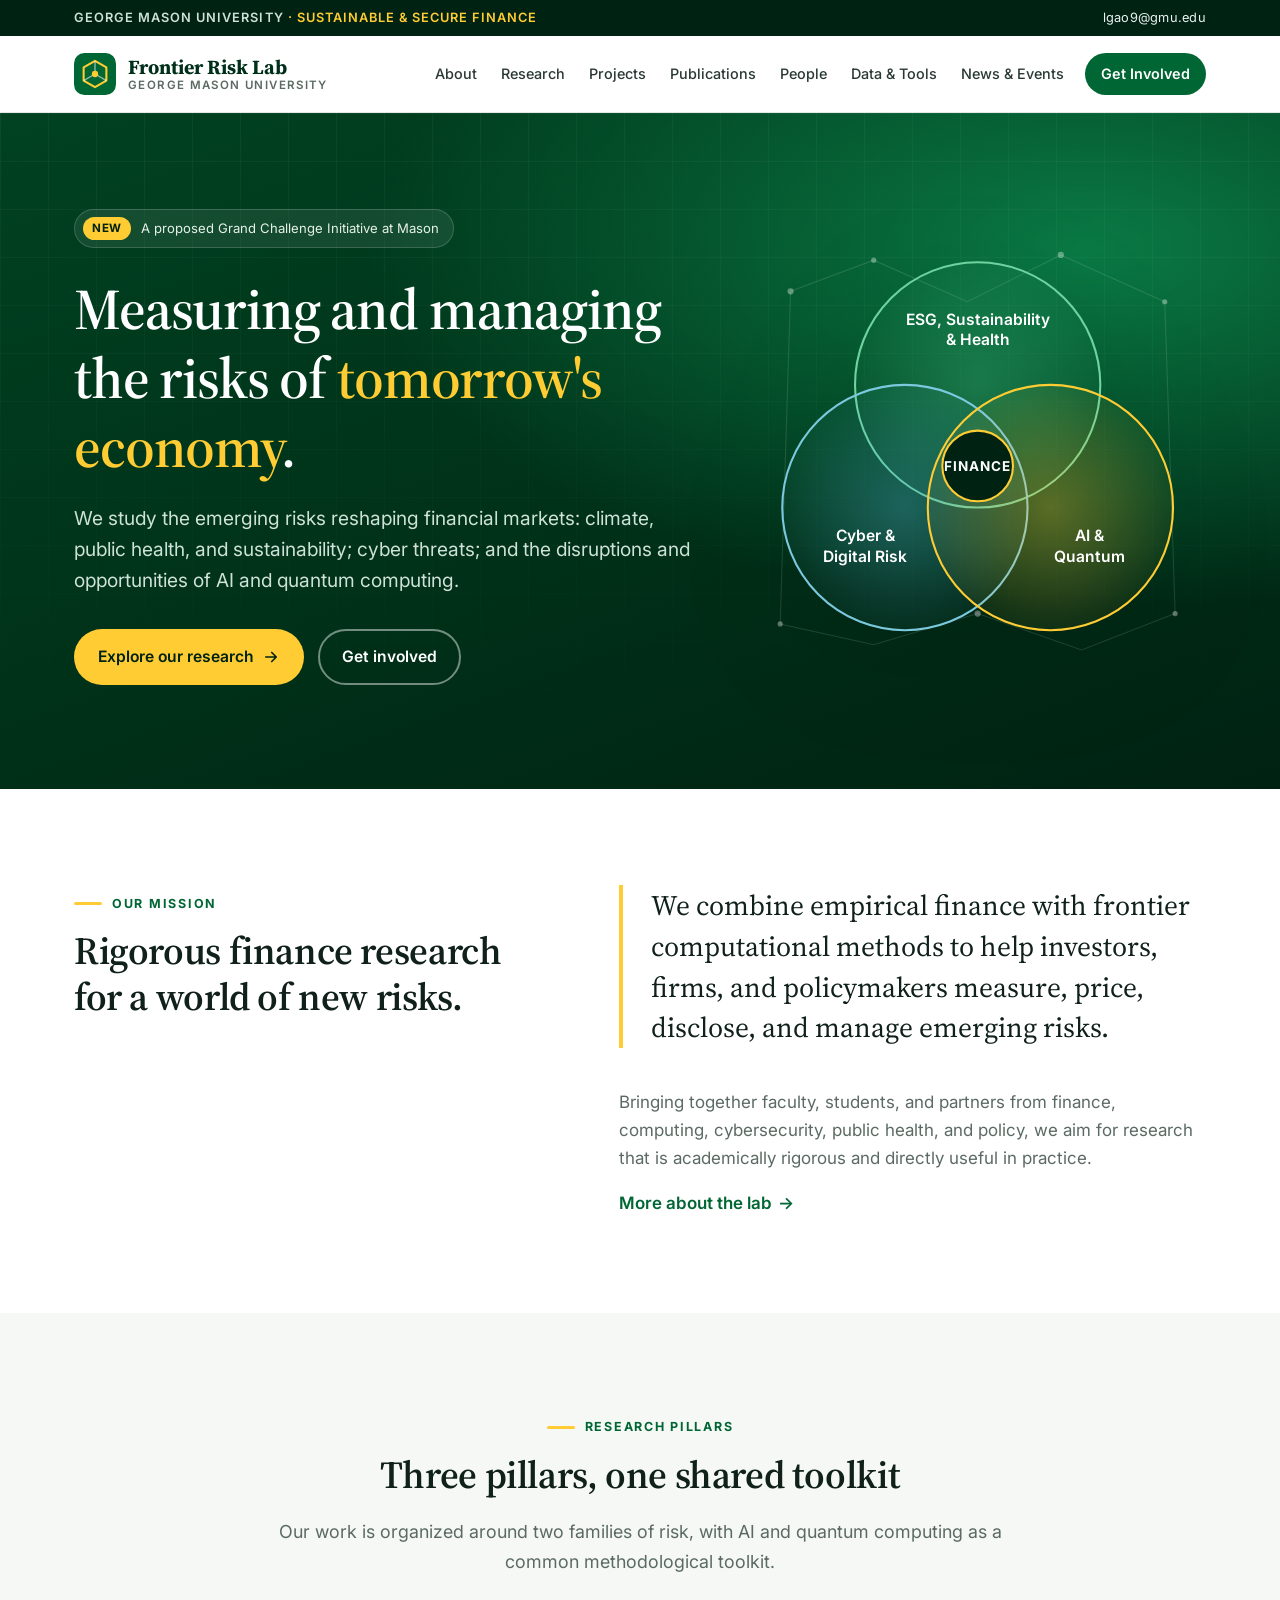
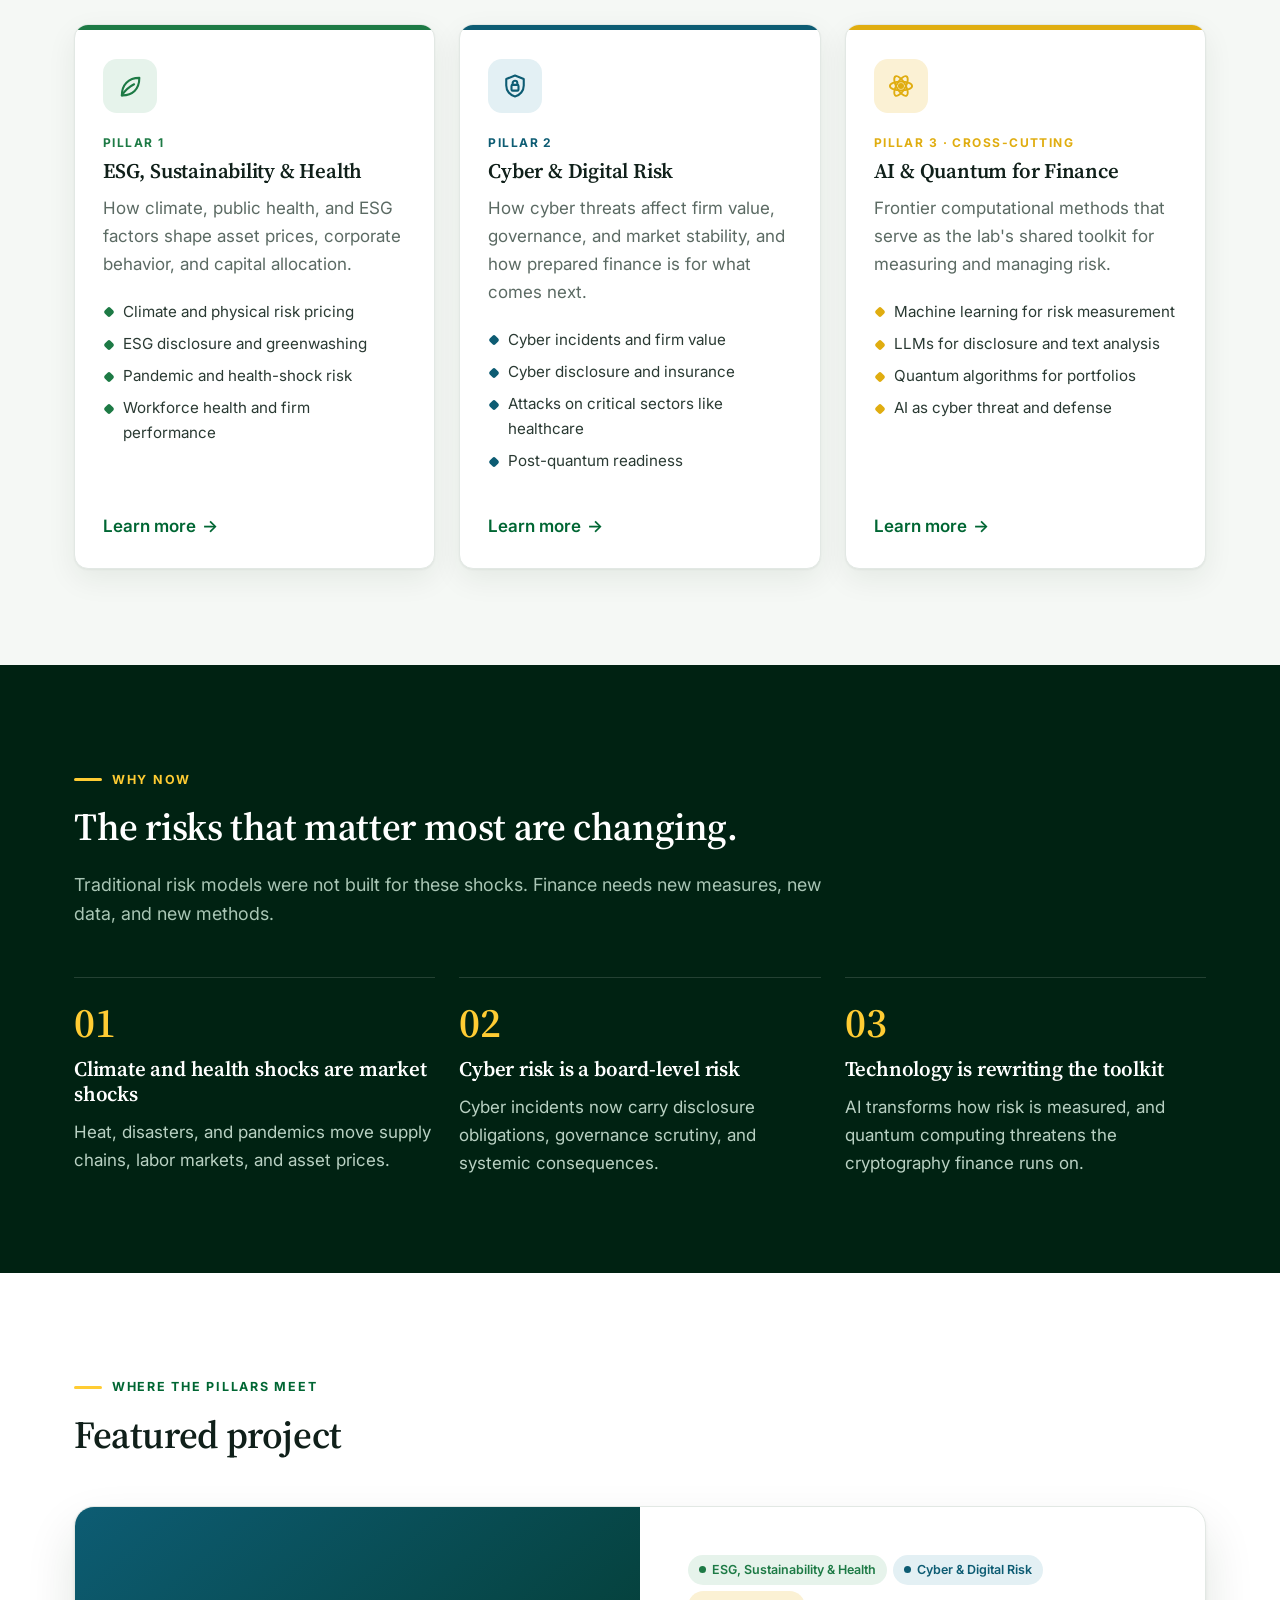
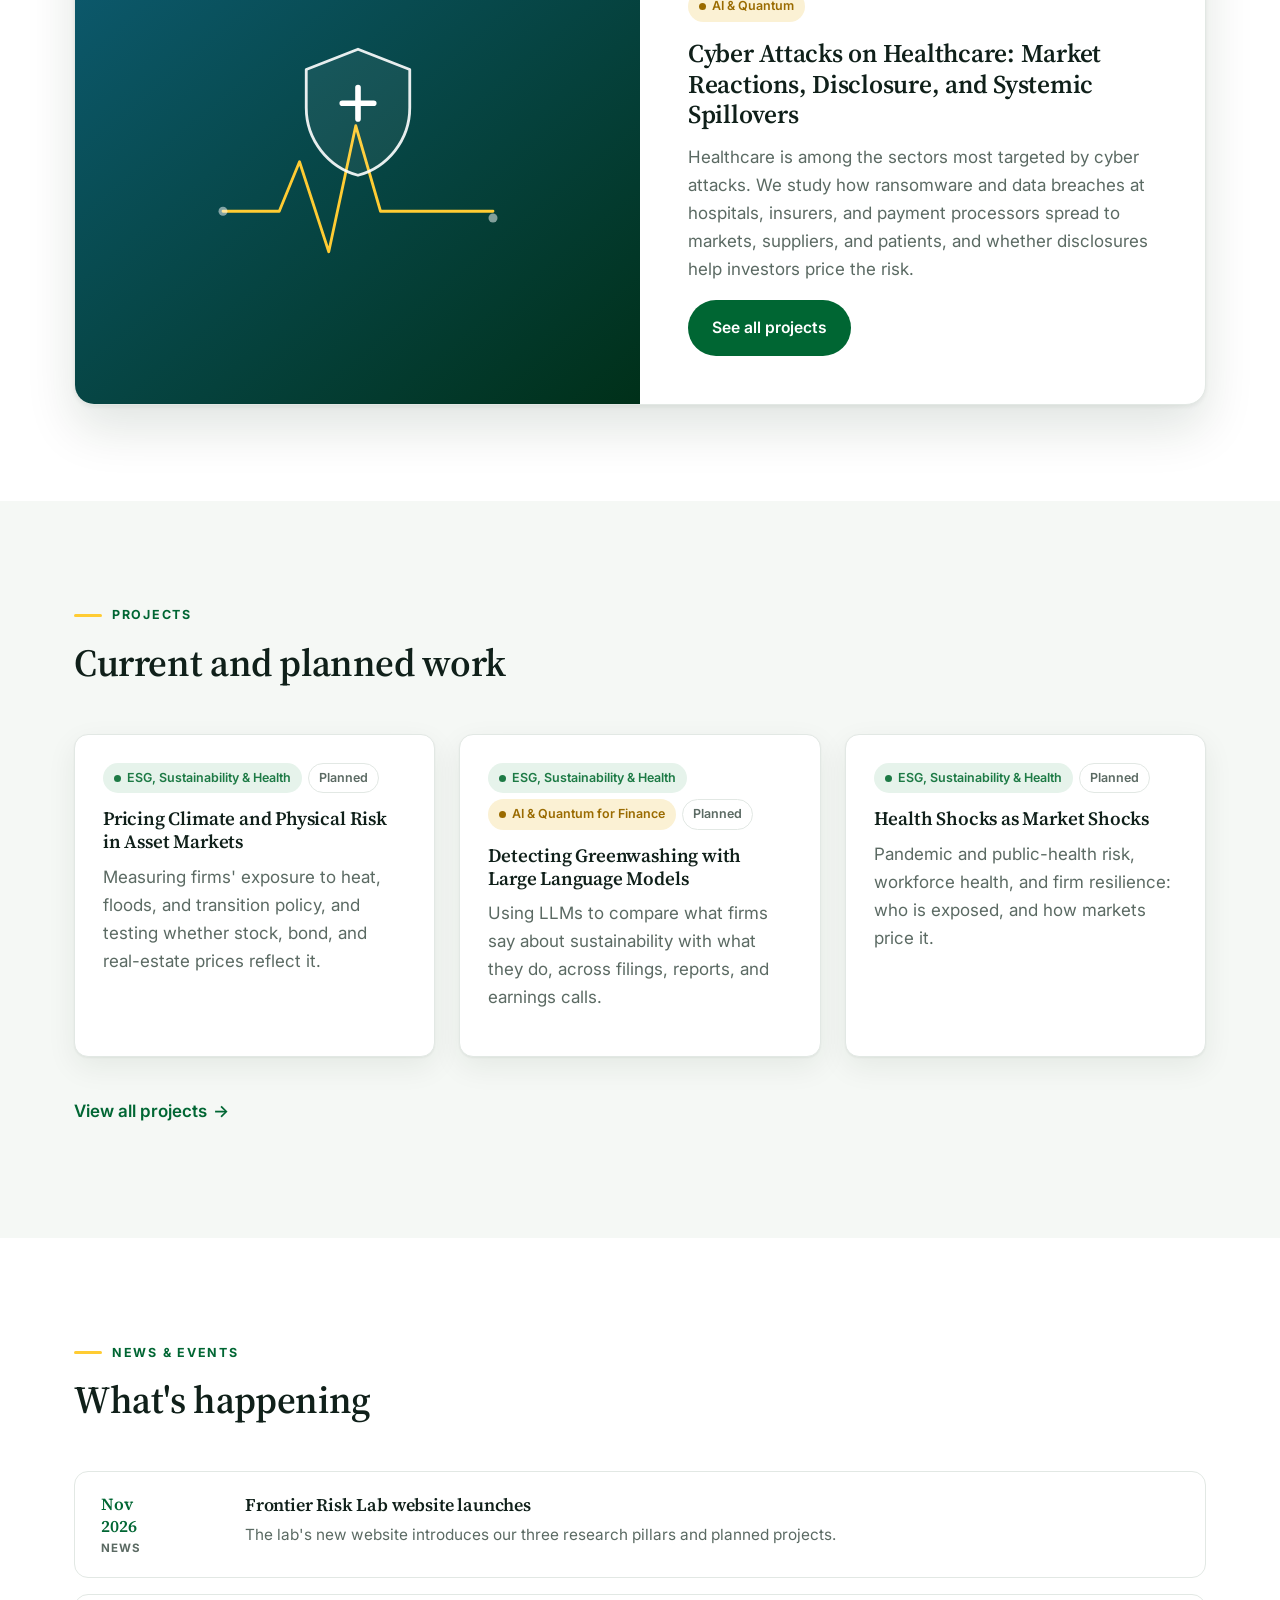
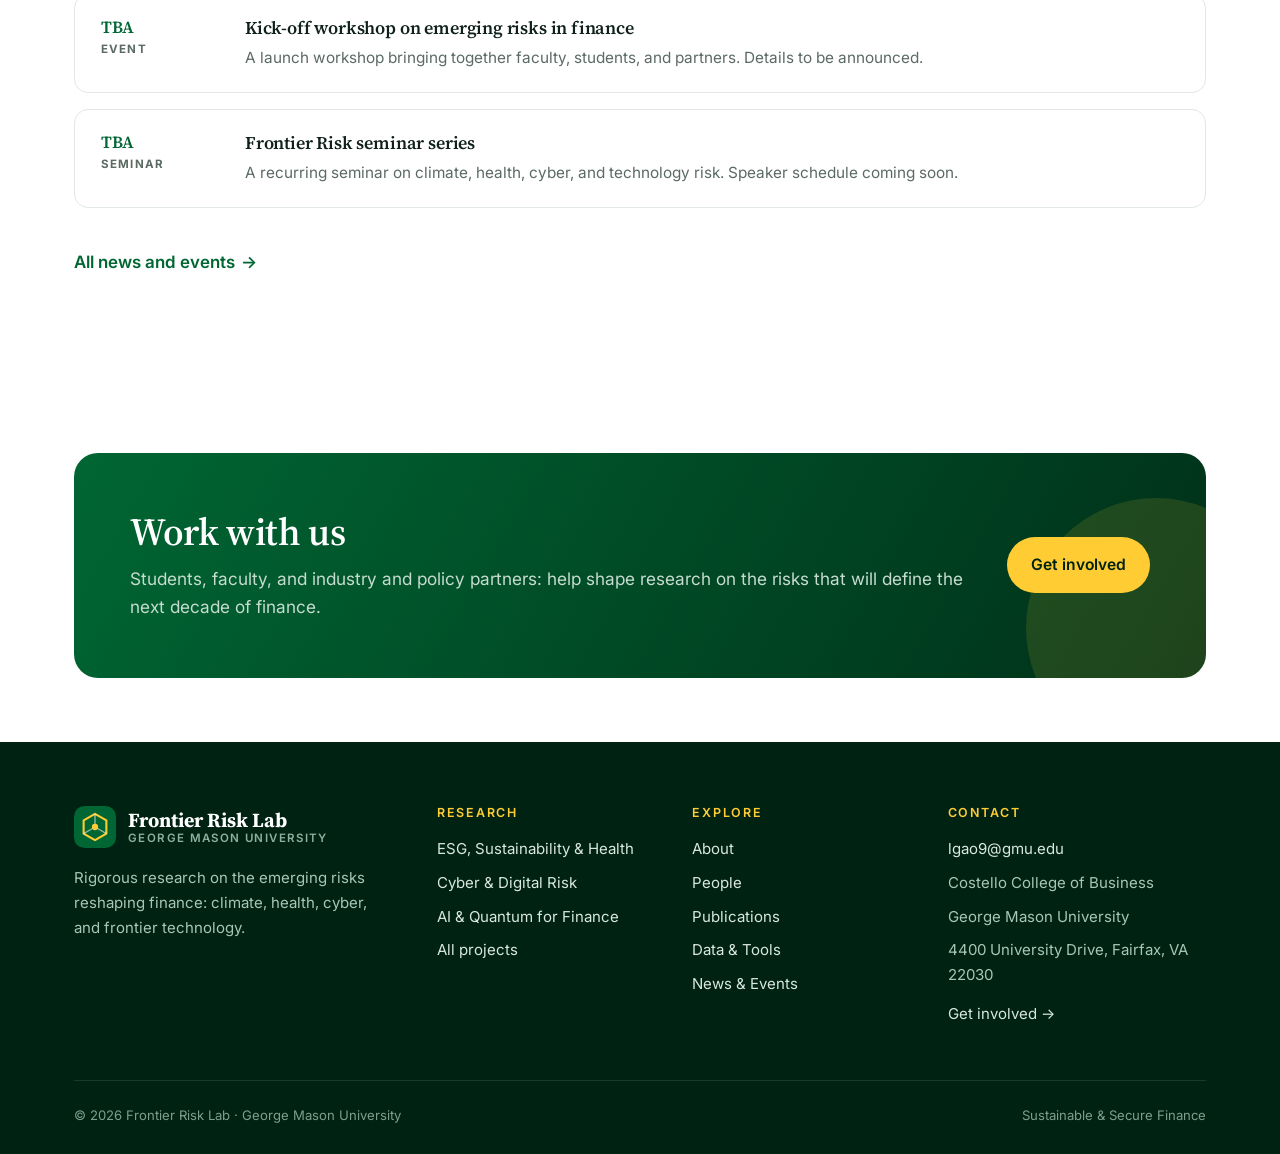
==== index.html @ 45f3c0b1 "Frontier Risk Lab website: initial draft Static GitHub Pages site with GMU colors: home, about, rese" ====
<!doctype html>
<html lang="en">
<head>
  <meta charset="utf-8">
  <meta name="viewport" content="width=device-width, initial-scale=1">
  <title>Frontier Risk Lab · George Mason University</title>
  <meta name="description" content="The Frontier Risk Lab at George Mason University studies emerging risks in finance: climate, health and ESG; cyber and digital risk; and AI and quantum computing.">
  <meta property="og:title" content="Frontier Risk Lab · George Mason University">
  <meta property="og:description" content="Measuring and managing the risks of tomorrow's economy.">
  <link rel="icon" href="assets/img/favicon.svg" type="image/svg+xml">
  <link rel="preconnect" href="https://fonts.googleapis.com">
  <link rel="preconnect" href="https://fonts.gstatic.com" crossorigin>
  <link href="https://fonts.googleapis.com/css2?family=Inter:wght@400;500;600;700&family=Source+Serif+4:opsz,wght@8..60,500;8..60,600;8..60,700&display=swap" rel="stylesheet">
  <link rel="stylesheet" href="assets/css/style.css">
  <script src="assets/js/content.js" defer></script>
  <script src="assets/js/site.js" defer></script>
</head>
<body>
<div id="site-header"></div>

<main id="main">
  <!-- Hero -->
  <section class="hero on-dark">
    <div class="container">
      <div>
        <div class="hero-badge"><b>New</b> A proposed Grand Challenge Initiative at Mason</div>
        <h1>Measuring and managing the risks of <em>tomorrow's economy</em>.</h1>
        <p class="lead">We study the emerging risks reshaping financial markets: climate, public health, and sustainability; cyber threats; and the disruptions and opportunities of AI and quantum computing.</p>
        <div class="hero-actions">
          <a class="btn btn-gold" href="research.html">Explore our research
            <svg viewBox="0 0 24 24" fill="none" stroke="currentColor" stroke-width="2.2" stroke-linecap="round" stroke-linejoin="round"><path d="M5 12h14M13 6l6 6-6 6"/></svg></a>
          <a class="btn btn-outline-light" href="join.html">Get involved</a>
        </div>
      </div>
      <div class="hero-figure" aria-hidden="true">
        <svg viewBox="0 0 440 420" role="img">
          <defs>
            <radialGradient id="g1" cx="50%" cy="50%" r="50%"><stop offset="0" stop-color="#3fbf7f" stop-opacity=".35"/><stop offset="1" stop-color="#3fbf7f" stop-opacity=".06"/></radialGradient>
            <radialGradient id="g2" cx="50%" cy="50%" r="50%"><stop offset="0" stop-color="#4fb3cf" stop-opacity=".35"/><stop offset="1" stop-color="#4fb3cf" stop-opacity=".06"/></radialGradient>
            <radialGradient id="g3" cx="50%" cy="50%" r="50%"><stop offset="0" stop-color="#ffcc33" stop-opacity=".35"/><stop offset="1" stop-color="#ffcc33" stop-opacity=".06"/></radialGradient>
          </defs>
          <g fill="none" stroke="#ffffff" stroke-opacity=".12" stroke-width="1">
            <path d="M40 60 120 30 210 70 300 25 400 70M30 380 120 400 220 370 320 405 410 370M40 60 30 380M400 70 410 370"/>
          </g>
          <g fill="#ffffff" fill-opacity=".35">
            <circle cx="40" cy="60" r="3"/><circle cx="120" cy="30" r="2.5"/><circle cx="300" cy="25" r="3"/><circle cx="400" cy="70" r="2.5"/>
            <circle cx="30" cy="380" r="2.5"/><circle cx="220" cy="370" r="3"/><circle cx="410" cy="370" r="2.5"/>
          </g>
          <circle cx="220" cy="150" r="118" fill="url(#g1)" stroke="#6fd3a0" stroke-width="2"/>
          <circle cx="150" cy="268" r="118" fill="url(#g2)" stroke="#7cc8de" stroke-width="2"/>
          <circle cx="290" cy="268" r="118" fill="url(#g3)" stroke="#ffcc33" stroke-width="2"/>
          <circle cx="220" cy="228" r="34" fill="#002212" stroke="#ffcc33" stroke-width="2"/>
          <text x="220" y="233" text-anchor="middle" fill="#ffffff" font-family="Inter, sans-serif" font-size="13" font-weight="700" letter-spacing="1">FINANCE</text>
          <g font-family="Inter, sans-serif" font-weight="600" fill="#ffffff" text-anchor="middle">
            <text x="220" y="92" font-size="15">ESG, Sustainability</text>
            <text x="220" y="112" font-size="15">&amp; Health</text>
            <text x="112" y="300" font-size="15">Cyber &amp;</text>
            <text x="112" y="320" font-size="15">Digital Risk</text>
            <text x="328" y="300" font-size="15">AI &amp;</text>
            <text x="328" y="320" font-size="15">Quantum</text>
          </g>
        </svg>
      </div>
    </div>
  </section>

  <!-- Mission -->
  <section class="section">
    <div class="container mission">
      <div>
        <div class="eyebrow">Our mission</div>
        <h2>Rigorous finance research for a world of new risks.</h2>
      </div>
      <div>
        <blockquote class="reveal">We combine empirical finance with frontier computational methods to help investors, firms, and policymakers measure, price, disclose, and manage emerging risks.</blockquote>
        <p class="muted mt-40">Bringing together faculty, students, and partners from finance, computing, cybersecurity, public health, and policy, we aim for research that is academically rigorous and directly useful in practice.</p>
        <a class="link-arrow" href="about.html">More about the lab</a>
      </div>
    </div>
  </section>

  <!-- Pillars -->
  <section class="section soft">
    <div class="container">
      <div class="section-head center">
        <div class="eyebrow">Research pillars</div>
        <h2>Three pillars, one shared toolkit</h2>
        <p>Our work is organized around two families of risk, with AI and quantum computing as a common methodological toolkit.</p>
      </div>
      <div class="grid-3">
        <article class="card pillar-card esg reveal">
          <div class="icon-tile"><svg viewBox="0 0 24 24" fill="none" stroke="currentColor" stroke-width="1.8" stroke-linecap="round" stroke-linejoin="round"><path d="M5 20c0-9 5.5-15 15-15 0 10-6 15-14.5 15"/><path d="M5 20c3-4.5 6.5-7.5 10.5-9.5"/></svg></div>
          <div class="pillar-tag">Pillar 1</div>
          <h3>ESG, Sustainability &amp; Health</h3>
          <p>How climate, public health, and ESG factors shape asset prices, corporate behavior, and capital allocation.</p>
          <ul><li>Climate and physical risk pricing</li><li>ESG disclosure and greenwashing</li><li>Pandemic and health-shock risk</li><li>Workforce health and firm performance</li></ul>
          <div class="card-foot"><a class="link-arrow" href="research.html#esg">Learn more</a></div>
        </article>
        <article class="card pillar-card cyber reveal">
          <div class="icon-tile"><svg viewBox="0 0 24 24" fill="none" stroke="currentColor" stroke-width="1.8" stroke-linecap="round" stroke-linejoin="round"><path d="M12 3 4.5 6v5.5c0 4.6 3.2 8.4 7.5 9.5 4.3-1.1 7.5-4.9 7.5-9.5V6Z"/><rect x="9" y="11" width="6" height="5" rx="1"/><path d="M10 11V9.5a2 2 0 0 1 4 0V11"/></svg></div>
          <div class="pillar-tag">Pillar 2</div>
          <h3>Cyber &amp; Digital Risk</h3>
          <p>How cyber threats affect firm value, governance, and market stability, and how prepared finance is for what comes next.</p>
          <ul><li>Cyber incidents and firm value</li><li>Cyber disclosure and insurance</li><li>Attacks on critical sectors like healthcare</li><li>Post-quantum readiness</li></ul>
          <div class="card-foot"><a class="link-arrow" href="research.html#cyber">Learn more</a></div>
        </article>
        <article class="card pillar-card ai reveal">
          <div class="icon-tile"><svg viewBox="0 0 24 24" fill="none" stroke="currentColor" stroke-width="1.6" stroke-linecap="round"><circle cx="12" cy="12" r="1.8" fill="currentColor"/><ellipse cx="12" cy="12" rx="9.5" ry="3.8"/><ellipse cx="12" cy="12" rx="9.5" ry="3.8" transform="rotate(60 12 12)"/><ellipse cx="12" cy="12" rx="9.5" ry="3.8" transform="rotate(120 12 12)"/></svg></div>
          <div class="pillar-tag">Pillar 3 · Cross-cutting</div>
          <h3>AI &amp; Quantum for Finance</h3>
          <p>Frontier computational methods that serve as the lab's shared toolkit for measuring and managing risk.</p>
          <ul><li>Machine learning for risk measurement</li><li>LLMs for disclosure and text analysis</li><li>Quantum algorithms for portfolios</li><li>AI as cyber threat and defense</li></ul>
          <div class="card-foot"><a class="link-arrow" href="research.html#ai">Learn more</a></div>
        </article>
      </div>
    </div>
  </section>

  <!-- Why now -->
  <section class="section band-dark on-dark">
    <div class="container">
      <div class="section-head">
        <div class="eyebrow">Why now</div>
        <h2>The risks that matter most are changing.</h2>
        <p>Traditional risk models were not built for these shocks. Finance needs new measures, new data, and new methods.</p>
      </div>
      <div class="grid-3">
        <div class="why-item reveal"><div class="why-num">01</div><h3>Climate and health shocks are market shocks</h3><p>Heat, disasters, and pandemics move supply chains, labor markets, and asset prices.</p></div>
        <div class="why-item reveal"><div class="why-num">02</div><h3>Cyber risk is a board-level risk</h3><p>Cyber incidents now carry disclosure obligations, governance scrutiny, and systemic consequences.</p></div>
        <div class="why-item reveal"><div class="why-num">03</div><h3>Technology is rewriting the toolkit</h3><p>AI transforms how risk is measured, and quantum computing threatens the cryptography finance runs on.</p></div>
      </div>
    </div>
  </section>

  <!-- Featured cross-pillar -->
  <section class="section">
    <div class="container">
      <div class="section-head">
        <div class="eyebrow">Where the pillars meet</div>
        <h2>Featured project</h2>
      </div>
      <div class="feature reveal">
        <div class="feature-visual" aria-hidden="true">
          <svg viewBox="0 0 320 240">
            <g fill="none" stroke-width="2.5" stroke-linecap="round" stroke-linejoin="round">
              <path d="M40 170h50l18-44 26 80 24-112 22 76h100" stroke="#ffcc33"/>
              <path d="M160 26 114 44v34c0 29 20 53 46 60 26-7 46-31 46-60V44Z" stroke="#ffffff" stroke-opacity=".9" fill="#ffffff" fill-opacity=".06"/>
              <path d="M146 74h28M160 60v28" stroke="#ffffff" stroke-width="5"/>
            </g>
            <g fill="#ffffff" fill-opacity=".5"><circle cx="40" cy="170" r="4"/><circle cx="280" cy="176" r="4"/></g>
          </svg>
        </div>
        <div class="feature-body">
          <div class="chips" style="margin-bottom:16px">
            <span class="chip esg"><span class="dot"></span>ESG, Sustainability &amp; Health</span>
            <span class="chip cyber"><span class="dot"></span>Cyber &amp; Digital Risk</span>
            <span class="chip ai"><span class="dot"></span>AI &amp; Quantum</span>
          </div>
          <h3 style="font-size:1.6rem">Cyber Attacks on Healthcare: Market Reactions, Disclosure, and Systemic Spillovers</h3>
          <p>Healthcare is among the sectors most targeted by cyber attacks. We study how ransomware and data breaches at hospitals, insurers, and payment processors spread to markets, suppliers, and patients, and whether disclosures help investors price the risk.</p>
          <a class="btn btn-green" href="projects.html">See all projects</a>
        </div>
      </div>
    </div>
  </section>

  <!-- Projects + News -->
  <section class="section soft">
    <div class="container">
      <div class="section-head">
        <div class="eyebrow">Projects</div>
        <h2>Current and planned work</h2>
      </div>
      <div class="grid-3" data-render="projects" data-limit="3" data-skip-featured></div>
      <p class="mt-40"><a class="link-arrow" href="projects.html">View all projects</a></p>
    </div>
  </section>

  <section class="section">
    <div class="container">
      <div class="section-head">
        <div class="eyebrow">News &amp; events</div>
        <h2>What's happening</h2>
      </div>
      <div class="news-list" data-render="news" data-limit="3"></div>
      <p class="mt-40"><a class="link-arrow" href="news.html">All news and events</a></p>
    </div>
  </section>

  <!-- CTA -->
  <section class="section-sm">
    <div class="container">
      <div class="cta reveal">
        <div>
          <h2>Work with us</h2>
          <p>Students, faculty, and industry and policy partners: help shape research on the risks that will define the next decade of finance.</p>
        </div>
        <a class="btn btn-gold" href="join.html">Get involved</a>
      </div>
    </div>
  </section>
</main>

<div id="site-footer"></div>
</body>
</html>
---- assets/css/style.css ----
/* =========================================================
   Frontier Risk Lab — site styles
   Palette follows George Mason University colors
   (Mason Green #006633, Mason Gold #FFCC33).
   ========================================================= */

:root {
  --green: #006633;
  --green-700: #00552a;
  --green-800: #004221;
  --green-900: #003019;
  --green-950: #002212;
  --gold: #ffcc33;
  --gold-600: #e0ad10;
  --gold-soft: #fff6d6;

  --ink: #10201a;
  --text: #2a3a33;
  --muted: #5b6a63;
  --line: #e2e8e4;
  --bg: #ffffff;
  --bg-soft: #f5f8f5;
  --bg-tint: #edf5ef;

  /* pillar accents */
  --esg: #1d7a45;
  --esg-bg: #e6f3eb;
  --cyber: #0d5c73;
  --cyber-bg: #e3f0f4;
  --ai: #9a6b00;
  --ai-bg: #fbf1d4;

  --radius: 14px;
  --radius-sm: 9px;
  --shadow: 0 1px 2px rgba(0, 40, 20, .05), 0 10px 30px rgba(0, 40, 20, .07);
  --shadow-lg: 0 2px 4px rgba(0, 40, 20, .06), 0 24px 50px rgba(0, 40, 20, .12);
  --maxw: 1180px;

  --serif: "Source Serif 4", Georgia, "Times New Roman", serif;
  --sans: "Inter", system-ui, -apple-system, "Segoe UI", Roboto, Arial, sans-serif;
}

*, *::before, *::after { box-sizing: border-box; }
html { scroll-behavior: smooth; -webkit-text-size-adjust: 100%; }
body {
  margin: 0;
  font-family: var(--sans);
  font-size: 17px;
  line-height: 1.65;
  color: var(--text);
  background: var(--bg);
  -webkit-font-smoothing: antialiased;
}
img, svg { max-width: 100%; display: block; }
a { color: var(--green); text-decoration-thickness: 1px; text-underline-offset: 3px; }
a:hover { color: var(--green-800); }
h1, h2, h3, h4 { font-family: var(--serif); color: var(--ink); line-height: 1.2; margin: 0 0 .5em; font-weight: 600; letter-spacing: -.01em; }
h1 { font-size: clamp(2.2rem, 4.6vw, 3.6rem); letter-spacing: -.02em; }
h2 { font-size: clamp(1.7rem, 3vw, 2.4rem); }
h3 { font-size: 1.3rem; }
p { margin: 0 0 1em; }
ul { padding-left: 1.2em; }
:focus-visible { outline: 3px solid var(--gold); outline-offset: 2px; border-radius: 4px; }

.container { max-width: var(--maxw); margin: 0 auto; padding: 0 24px; }
.skip-link { position: absolute; left: -999px; top: 0; background: var(--gold); color: var(--ink); padding: 8px 14px; z-index: 100; }
.skip-link:focus { left: 12px; top: 12px; }

/* ---------- utility bar + header ---------- */
.utility-bar { background: var(--green-950); color: #cfe0d6; font-size: .8rem; letter-spacing: .02em; }
.utility-bar .container { display: flex; justify-content: space-between; align-items: center; height: 36px; gap: 16px; }
.utility-bar a { color: #e9f2ed; text-decoration: none; }
.utility-bar a:hover { color: var(--gold); }
.utility-bar .gmu { font-weight: 600; text-transform: uppercase; letter-spacing: .08em; }
.utility-bar .gmu span { color: var(--gold); }

.site-header { position: sticky; top: 0; z-index: 50; background: rgba(255, 255, 255, .92); backdrop-filter: saturate(180%) blur(12px); border-bottom: 1px solid var(--line); }
.site-header .container { display: flex; align-items: center; justify-content: space-between; height: 76px; gap: 20px; }
.brand { display: flex; align-items: center; gap: 12px; text-decoration: none; color: var(--ink); flex-shrink: 0; }
.brand-mark { width: 42px; height: 42px; }
.brand-text { display: flex; flex-direction: column; line-height: 1.15; }
.brand-name { font-family: var(--serif); font-weight: 700; font-size: 1.25rem; color: var(--green-900); }
.brand-sub { font-size: .72rem; text-transform: uppercase; letter-spacing: .12em; color: var(--muted); font-weight: 600; }

.nav { display: flex; align-items: center; gap: 2px; }
.nav a { font-size: .9rem; font-weight: 500; color: var(--text); text-decoration: none; padding: 8px 11px; border-radius: 8px; transition: background .15s, color .15s; }
.nav a:hover { background: var(--bg-tint); color: var(--green-800); }
.nav a[aria-current="page"] { color: var(--green); font-weight: 600; box-shadow: inset 0 -2px 0 var(--gold); border-radius: 0; }
.nav a.nav-cta { background: var(--green); color: #fff; margin-left: 8px; padding: 9px 16px; border-radius: 999px; font-weight: 600; }
.nav a.nav-cta:hover { background: var(--green-800); color: #fff; }
.nav a.nav-cta[aria-current="page"] { box-shadow: 0 0 0 3px var(--gold); border-radius: 999px; }

.nav-toggle { display: none; background: none; border: 1px solid var(--line); border-radius: 10px; width: 44px; height: 44px; cursor: pointer; align-items: center; justify-content: center; color: var(--ink); }
.nav-toggle svg { width: 22px; height: 22px; }

@media (max-width: 1060px) {
  .nav-toggle { display: inline-flex; }
  .nav { position: absolute; top: 76px; left: 0; right: 0; background: #fff; border-bottom: 1px solid var(--line); box-shadow: var(--shadow); flex-direction: column; align-items: stretch; padding: 10px 16px 18px; display: none; }
  .nav.open { display: flex; }
  .nav a { padding: 12px 14px; font-size: 1rem; }
  .nav a[aria-current="page"] { box-shadow: inset 3px 0 0 var(--gold); background: var(--bg-tint); }
  .nav a.nav-cta { margin: 8px 0 0; text-align: center; }
}

/* ---------- buttons, eyebrows, chips ---------- */
.btn { display: inline-flex; align-items: center; gap: 8px; font-weight: 600; font-size: .98rem; padding: 13px 22px; border-radius: 999px; text-decoration: none; border: 2px solid transparent; transition: transform .15s, background .15s, color .15s, border-color .15s; cursor: pointer; }
.btn:hover { transform: translateY(-1px); }
.btn svg { width: 18px; height: 18px; }
.btn-gold { background: var(--gold); color: var(--green-950); }
.btn-gold:hover { background: #ffd95c; color: var(--green-950); }
.btn-outline-light { border-color: rgba(255, 255, 255, .45); color: #fff; }
.btn-outline-light:hover { border-color: #fff; color: #fff; background: rgba(255, 255, 255, .08); }
.btn-green { background: var(--green); color: #fff; }
.btn-green:hover { background: var(--green-800); color: #fff; }
.btn-outline { border-color: var(--green); color: var(--green); }
.btn-outline:hover { background: var(--green); color: #fff; }

.eyebrow { display: inline-flex; align-items: center; gap: 10px; font-size: .78rem; font-weight: 700; letter-spacing: .14em; text-transform: uppercase; color: var(--green); margin-bottom: 14px; }
.eyebrow::before { content: ""; width: 28px; height: 3px; background: var(--gold); border-radius: 2px; }
.on-dark .eyebrow { color: var(--gold); }

.chip { display: inline-flex; align-items: center; gap: 6px; font-size: .78rem; font-weight: 600; padding: 4px 10px; border-radius: 999px; background: var(--bg-soft); color: var(--text); border: 1px solid var(--line); white-space: nowrap; }
.chip .dot { width: 7px; height: 7px; border-radius: 50%; background: currentColor; }
.chip.esg { background: var(--esg-bg); color: var(--esg); border-color: transparent; }
.chip.cyber { background: var(--cyber-bg); color: var(--cyber); border-color: transparent; }
.chip.ai { background: var(--ai-bg); color: var(--ai); border-color: transparent; }
.chip.status { background: #fff; color: var(--muted); }
.chips { display: flex; flex-wrap: wrap; gap: 6px; }

/* ---------- sections ---------- */
.section { padding: 96px 0; }
.section-sm { padding: 64px 0; }
.section.soft { background: var(--bg-soft); }
.section.tint { background: var(--bg-tint); }
.section-head { max-width: 760px; margin-bottom: 48px; }
.section-head.center { margin-left: auto; margin-right: auto; text-align: center; }
.section-head.center .eyebrow { justify-content: center; }
.section-head p { font-size: 1.12rem; color: var(--muted); }
.lead { font-size: 1.2rem; color: var(--muted); line-height: 1.6; }

/* ---------- home hero ---------- */
.hero { position: relative; overflow: hidden; background: radial-gradient(1200px 600px at 85% 20%, #0a7a44 0%, transparent 60%), linear-gradient(160deg, var(--green-800) 0%, var(--green-950) 100%); color: #e6f1ea; }
.hero::after { content: ""; position: absolute; inset: 0; background-image: linear-gradient(rgba(255, 255, 255, .045) 1px, transparent 1px), linear-gradient(90deg, rgba(255, 255, 255, .045) 1px, transparent 1px); background-size: 48px 48px; mask-image: linear-gradient(180deg, #000 0%, transparent 95%); pointer-events: none; }
.hero .container { position: relative; z-index: 1; display: grid; grid-template-columns: 1.15fr .85fr; gap: 56px; align-items: center; padding-top: 96px; padding-bottom: 104px; }
.hero h1 { color: #fff; margin-bottom: 22px; }
.hero h1 em { font-style: normal; color: var(--gold); }
.hero .lead { color: #cfe2d7; max-width: 620px; margin-bottom: 34px; }
.hero-actions { display: flex; flex-wrap: wrap; gap: 14px; }
.hero-figure { position: relative; }
.hero-figure svg { width: 100%; height: auto; filter: drop-shadow(0 30px 60px rgba(0, 0, 0, .35)); }
.hero-badge { display: inline-flex; align-items: center; gap: 10px; background: rgba(255, 255, 255, .08); border: 1px solid rgba(255, 255, 255, .16); padding: 7px 14px 7px 8px; border-radius: 999px; font-size: .82rem; color: #e6f1ea; margin-bottom: 26px; }
.hero-badge b { background: var(--gold); color: var(--green-950); padding: 2px 9px; border-radius: 999px; font-size: .72rem; letter-spacing: .06em; text-transform: uppercase; }

@media (max-width: 900px) {
  .hero .container { grid-template-columns: 1fr; padding-top: 64px; padding-bottom: 72px; gap: 36px; }
  .hero-figure { max-width: 420px; margin: 0 auto; }
}

/* ---------- page hero (inner pages) ---------- */
.page-hero { background: linear-gradient(160deg, var(--green-800), var(--green-950)); color: #d8e8de; position: relative; overflow: hidden; }
.page-hero::after { content: ""; position: absolute; right: -120px; top: -120px; width: 460px; height: 460px; border-radius: 50%; border: 70px solid rgba(255, 204, 51, .07); }
.page-hero .container { position: relative; z-index: 1; padding-top: 76px; padding-bottom: 72px; }
.page-hero h1 { color: #fff; font-size: clamp(2rem, 4vw, 3rem); margin-bottom: 14px; }
.page-hero .lead { color: #c6dccf; max-width: 760px; margin: 0; }
.crumbs { font-size: .85rem; margin-bottom: 18px; color: #a9c6b5; }
.crumbs a { color: #d8e8de; text-decoration: none; }
.crumbs a:hover { color: var(--gold); }

/* ---------- mission band ---------- */
.mission { display: grid; grid-template-columns: .9fr 1.1fr; gap: 64px; align-items: start; }
.mission blockquote { margin: 0; font-family: var(--serif); font-size: clamp(1.35rem, 2.3vw, 1.75rem); line-height: 1.45; color: var(--ink); border-left: 4px solid var(--gold); padding-left: 28px; }
@media (max-width: 860px) { .mission { grid-template-columns: 1fr; gap: 28px; } }

/* ---------- cards / grids ---------- */
.grid-3 { display: grid; grid-template-columns: repeat(3, 1fr); gap: 24px; }
.grid-2 { display: grid; grid-template-columns: repeat(2, 1fr); gap: 24px; }
@media (max-width: 960px) { .grid-3 { grid-template-columns: 1fr 1fr; } }
@media (max-width: 680px) { .grid-3, .grid-2 { grid-template-columns: 1fr; } }

.card { background: #fff; border: 1px solid var(--line); border-radius: var(--radius); padding: 28px; box-shadow: var(--shadow); transition: transform .2s, box-shadow .2s, border-color .2s; display: flex; flex-direction: column; }
.card:hover { transform: translateY(-3px); box-shadow: var(--shadow-lg); }
.card h3 { margin-bottom: 10px; }
.card p { color: var(--muted); }
.card .card-foot { margin-top: auto; padding-top: 14px; }

.pillar-card { position: relative; overflow: hidden; padding-top: 34px; }
.pillar-card::before { content: ""; position: absolute; left: 0; right: 0; top: 0; height: 5px; background: var(--accent, var(--green)); }
.pillar-card.esg { --accent: var(--esg); --accent-bg: var(--esg-bg); }
.pillar-card.cyber { --accent: var(--cyber); --accent-bg: var(--cyber-bg); }
.pillar-card.ai { --accent: var(--gold-600); --accent-bg: var(--ai-bg); }
.icon-tile { width: 54px; height: 54px; border-radius: 14px; display: grid; place-items: center; background: var(--accent-bg, var(--bg-tint)); color: var(--accent, var(--green)); margin-bottom: 20px; }
.icon-tile svg { width: 28px; height: 28px; }
.pillar-card ul { list-style: none; padding: 0; margin: 4px 0 18px; }
.pillar-card li { position: relative; padding-left: 20px; margin-bottom: 7px; font-size: .95rem; color: var(--text); }
.pillar-card li::before { content: ""; position: absolute; left: 2px; top: .62em; width: 8px; height: 8px; border-radius: 2px; background: var(--accent); transform: rotate(45deg); }
.pillar-tag { font-size: .75rem; letter-spacing: .12em; text-transform: uppercase; font-weight: 700; color: var(--accent); margin-bottom: 6px; }
.link-arrow { font-weight: 600; text-decoration: none; display: inline-flex; align-items: center; gap: 6px; }
.link-arrow::after { content: "→"; transition: transform .15s; }
.link-arrow:hover::after { transform: translateX(4px); }

/* ---------- why-now band ---------- */
.band-dark { background: var(--green-950); color: #cfe0d6; }
.band-dark h2, .band-dark h3 { color: #fff; }
.band-dark .section-head p { color: #a9c6b5; }
.why-item { border-top: 1px solid rgba(255, 255, 255, .14); padding-top: 24px; }
.why-num { font-family: var(--serif); font-size: 2.6rem; color: var(--gold); line-height: 1; margin-bottom: 14px; font-weight: 600; }
.why-item p { color: #b9d1c3; margin: 0; }

/* ---------- featured / cross-pillar ---------- */
.feature { display: grid; grid-template-columns: 1fr 1fr; gap: 0; border-radius: 20px; overflow: hidden; box-shadow: var(--shadow-lg); background: #fff; border: 1px solid var(--line); }
.feature-visual { background: linear-gradient(140deg, var(--cyber) 0%, var(--green-900) 100%); padding: 44px; display: grid; place-items: center; min-height: 320px; }
.feature-visual svg { width: 100%; max-width: 360px; }
.feature-body { padding: 48px; }
.feature-body p { color: var(--muted); }
@media (max-width: 860px) { .feature { grid-template-columns: 1fr; } .feature-body { padding: 32px; } }

/* ---------- projects ---------- */
.project-card h3 { font-size: 1.18rem; }
.project-card .chips { margin-bottom: 14px; }
.filters { display: flex; flex-wrap: wrap; gap: 8px; margin-bottom: 32px; }
.filter-btn { font: inherit; font-size: .9rem; font-weight: 600; padding: 8px 16px; border-radius: 999px; border: 1px solid var(--line); background: #fff; color: var(--text); cursor: pointer; transition: all .15s; }
.filter-btn:hover { border-color: var(--green); color: var(--green); }
.filter-btn[aria-pressed="true"] { background: var(--green); border-color: var(--green); color: #fff; }

/* ---------- news ---------- */
.news-list { display: grid; gap: 16px; }
.news-item { display: grid; grid-template-columns: 120px 1fr; gap: 24px; padding: 22px 26px; border: 1px solid var(--line); border-radius: var(--radius); background: #fff; }
.news-date { font-family: var(--serif); color: var(--green); font-weight: 600; line-height: 1.25; }
.news-date small { display: block; font-family: var(--sans); font-size: .72rem; letter-spacing: .1em; text-transform: uppercase; color: var(--muted); font-weight: 700; margin-top: 4px; }
.news-item h3 { font-size: 1.12rem; margin-bottom: 6px; }
.news-item p { margin: 0; color: var(--muted); font-size: .96rem; }
@media (max-width: 600px) { .news-item { grid-template-columns: 1fr; gap: 8px; } }

/* ---------- publications ---------- */
.pub { padding: 22px 0; border-bottom: 1px solid var(--line); }
.pub h3 { font-size: 1.12rem; margin-bottom: 4px; }
.pub .meta { color: var(--muted); font-size: .95rem; margin-bottom: 8px; }
.empty-state { text-align: center; padding: 64px 24px; border: 2px dashed var(--line); border-radius: var(--radius); background: var(--bg-soft); color: var(--muted); }
.empty-state svg { width: 48px; height: 48px; margin: 0 auto 14px; color: var(--green); opacity: .7; }
.empty-state h3 { color: var(--ink); }

/* ---------- people ---------- */
.person { display: grid; grid-template-columns: 180px 1fr; gap: 36px; align-items: start; }
.avatar { width: 180px; height: 180px; border-radius: 20px; background: linear-gradient(145deg, var(--green), var(--green-950)); color: var(--gold); display: grid; place-items: center; font-family: var(--serif); font-size: 3.4rem; font-weight: 600; box-shadow: var(--shadow); }
.avatar.sm { width: 64px; height: 64px; border-radius: 16px; font-size: 1.4rem; }
.person .role { color: var(--green); font-weight: 600; margin-bottom: 14px; }
.person-links { display: flex; flex-wrap: wrap; gap: 10px; margin-top: 18px; }
@media (max-width: 680px) { .person { grid-template-columns: 1fr; } .avatar { width: 120px; height: 120px; font-size: 2.4rem; } }
.open-card { border-style: dashed; box-shadow: none; background: var(--bg-soft); }

/* ---------- split content ---------- */
.split { display: grid; grid-template-columns: 300px 1fr; gap: 64px; }
.split aside { position: sticky; top: 110px; align-self: start; }
.toc { list-style: none; padding: 0; margin: 0; border-left: 2px solid var(--line); }
.toc a { display: block; padding: 8px 18px; text-decoration: none; color: var(--muted); font-weight: 500; margin-left: -2px; border-left: 2px solid transparent; }
.toc a:hover { color: var(--green); border-left-color: var(--gold); }
@media (max-width: 900px) { .split { grid-template-columns: 1fr; gap: 24px; } .split aside { position: static; } }

.pillar-section { padding: 0 0 72px; margin-bottom: 72px; border-bottom: 1px solid var(--line); scroll-margin-top: 110px; }
.pillar-section:last-child { border-bottom: 0; margin-bottom: 0; }
.pillar-section .icon-tile { width: 64px; height: 64px; }
.pillar-section.esg { --accent: var(--esg); --accent-bg: var(--esg-bg); }
.pillar-section.cyber { --accent: var(--cyber); --accent-bg: var(--cyber-bg); }
.pillar-section.ai { --accent: var(--gold-600); --accent-bg: var(--ai-bg); }
.questions { list-style: none; padding: 0; margin: 0 0 28px; display: grid; gap: 12px; }
.questions li { background: var(--bg-soft); border-left: 3px solid var(--accent); padding: 14px 18px; border-radius: 0 var(--radius-sm) var(--radius-sm) 0; color: var(--ink); }
.subhead { font-family: var(--sans); font-size: .8rem; letter-spacing: .12em; text-transform: uppercase; color: var(--muted); font-weight: 700; margin: 28px 0 12px; }

/* ---------- CTA ---------- */
.cta { background: linear-gradient(120deg, var(--green) 0%, var(--green-900) 100%); border-radius: 24px; padding: 56px; color: #d8e8de; display: grid; grid-template-columns: 1.4fr auto; gap: 32px; align-items: center; position: relative; overflow: hidden; }
.cta::after { content: ""; position: absolute; right: -80px; bottom: -80px; width: 260px; height: 260px; border-radius: 50%; background: rgba(255, 204, 51, .12); }
.cta h2 { color: #fff; margin-bottom: 10px; }
.cta p { margin: 0; color: #c6dccf; font-size: 1.08rem; }
.cta .btn { position: relative; z-index: 1; }
@media (max-width: 760px) { .cta { grid-template-columns: 1fr; padding: 36px 28px; } }

/* ---------- footer ---------- */
.site-footer { background: var(--green-950); color: #a9c6b5; font-size: .94rem; margin-top: 0; }
.site-footer .container { padding-top: 64px; padding-bottom: 28px; }
.footer-grid { display: grid; grid-template-columns: 1.5fr 1fr 1fr 1.2fr; gap: 40px; padding-bottom: 44px; border-bottom: 1px solid rgba(255, 255, 255, .1); }
.site-footer h4 { font-family: var(--sans); font-size: .78rem; letter-spacing: .14em; text-transform: uppercase; color: var(--gold); margin-bottom: 16px; }
.site-footer ul { list-style: none; padding: 0; margin: 0; }
.site-footer li { margin-bottom: 9px; }
.site-footer a { color: #d8e8de; text-decoration: none; }
.site-footer a:hover { color: var(--gold); }
.site-footer .brand-name { color: #fff; }
.site-footer .brand-sub { color: #8fb09c; }
.footer-about { margin-top: 18px; max-width: 340px; }
.footer-bottom { display: flex; flex-wrap: wrap; justify-content: space-between; gap: 12px; padding-top: 24px; font-size: .82rem; color: #7f9f8c; }
@media (max-width: 900px) { .footer-grid { grid-template-columns: 1fr 1fr; } }
@media (max-width: 560px) { .footer-grid { grid-template-columns: 1fr; } }

/* ---------- misc ---------- */
.prose { max-width: 760px; }
.prose p { font-size: 1.06rem; }
.muted { color: var(--muted); }
.mt-0 { margin-top: 0; }
.mt-40 { margin-top: 40px; }
.center { text-align: center; }
.note { font-size: .88rem; color: var(--muted); background: var(--gold-soft); border-radius: var(--radius-sm); padding: 12px 16px; border-left: 3px solid var(--gold); }

.reveal { opacity: 0; transform: translateY(14px); transition: opacity .6s ease, transform .6s ease; }
.reveal.in { opacity: 1; transform: none; }
@media (prefers-reduced-motion: reduce) {
  html { scroll-behavior: auto; }
  .reveal { opacity: 1; transform: none; transition: none; }
  .card, .btn { transition: none; }
}

@media (max-width: 600px) {
  body { font-size: 16px; }
  .container { padding: 0 16px; }
  .section { padding: 64px 0; }
  .card { padding: 22px; }
  .utility-bar .util-links, .utility-bar .util-tag { display: none; }
}
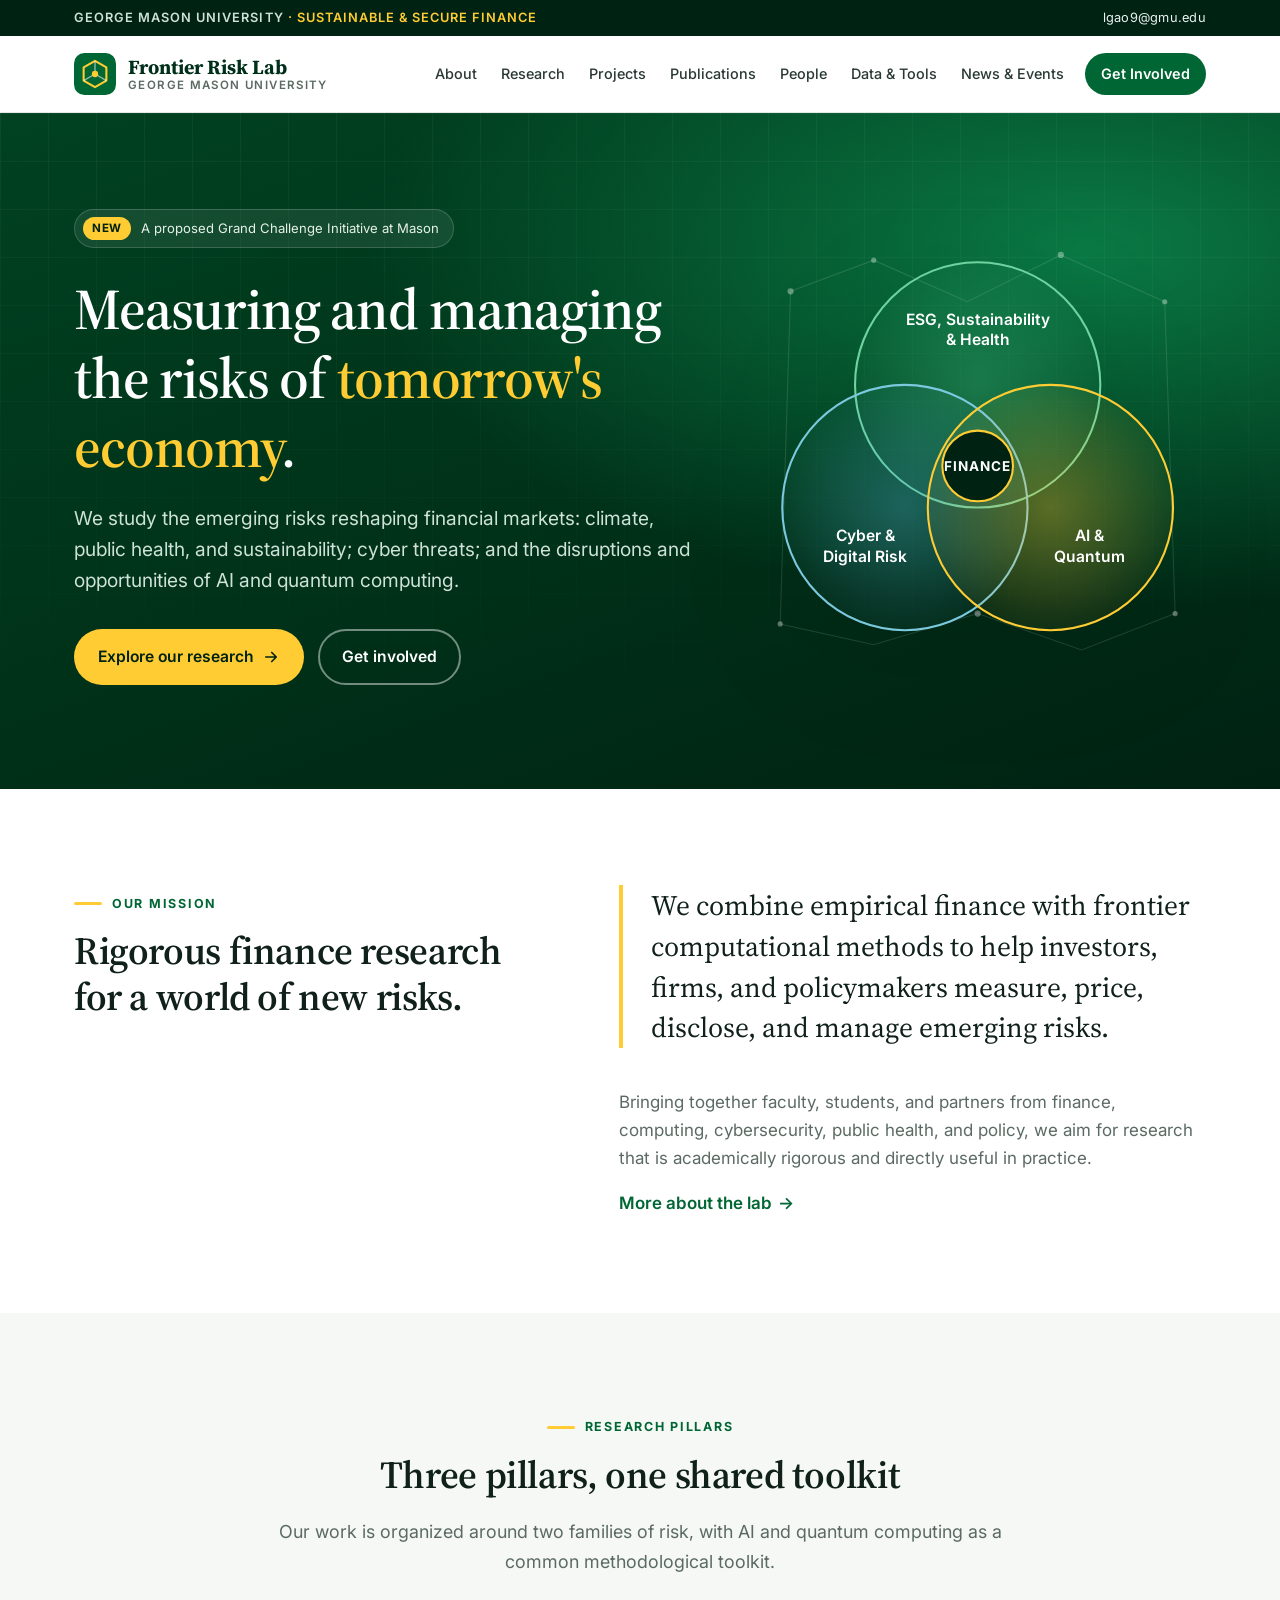
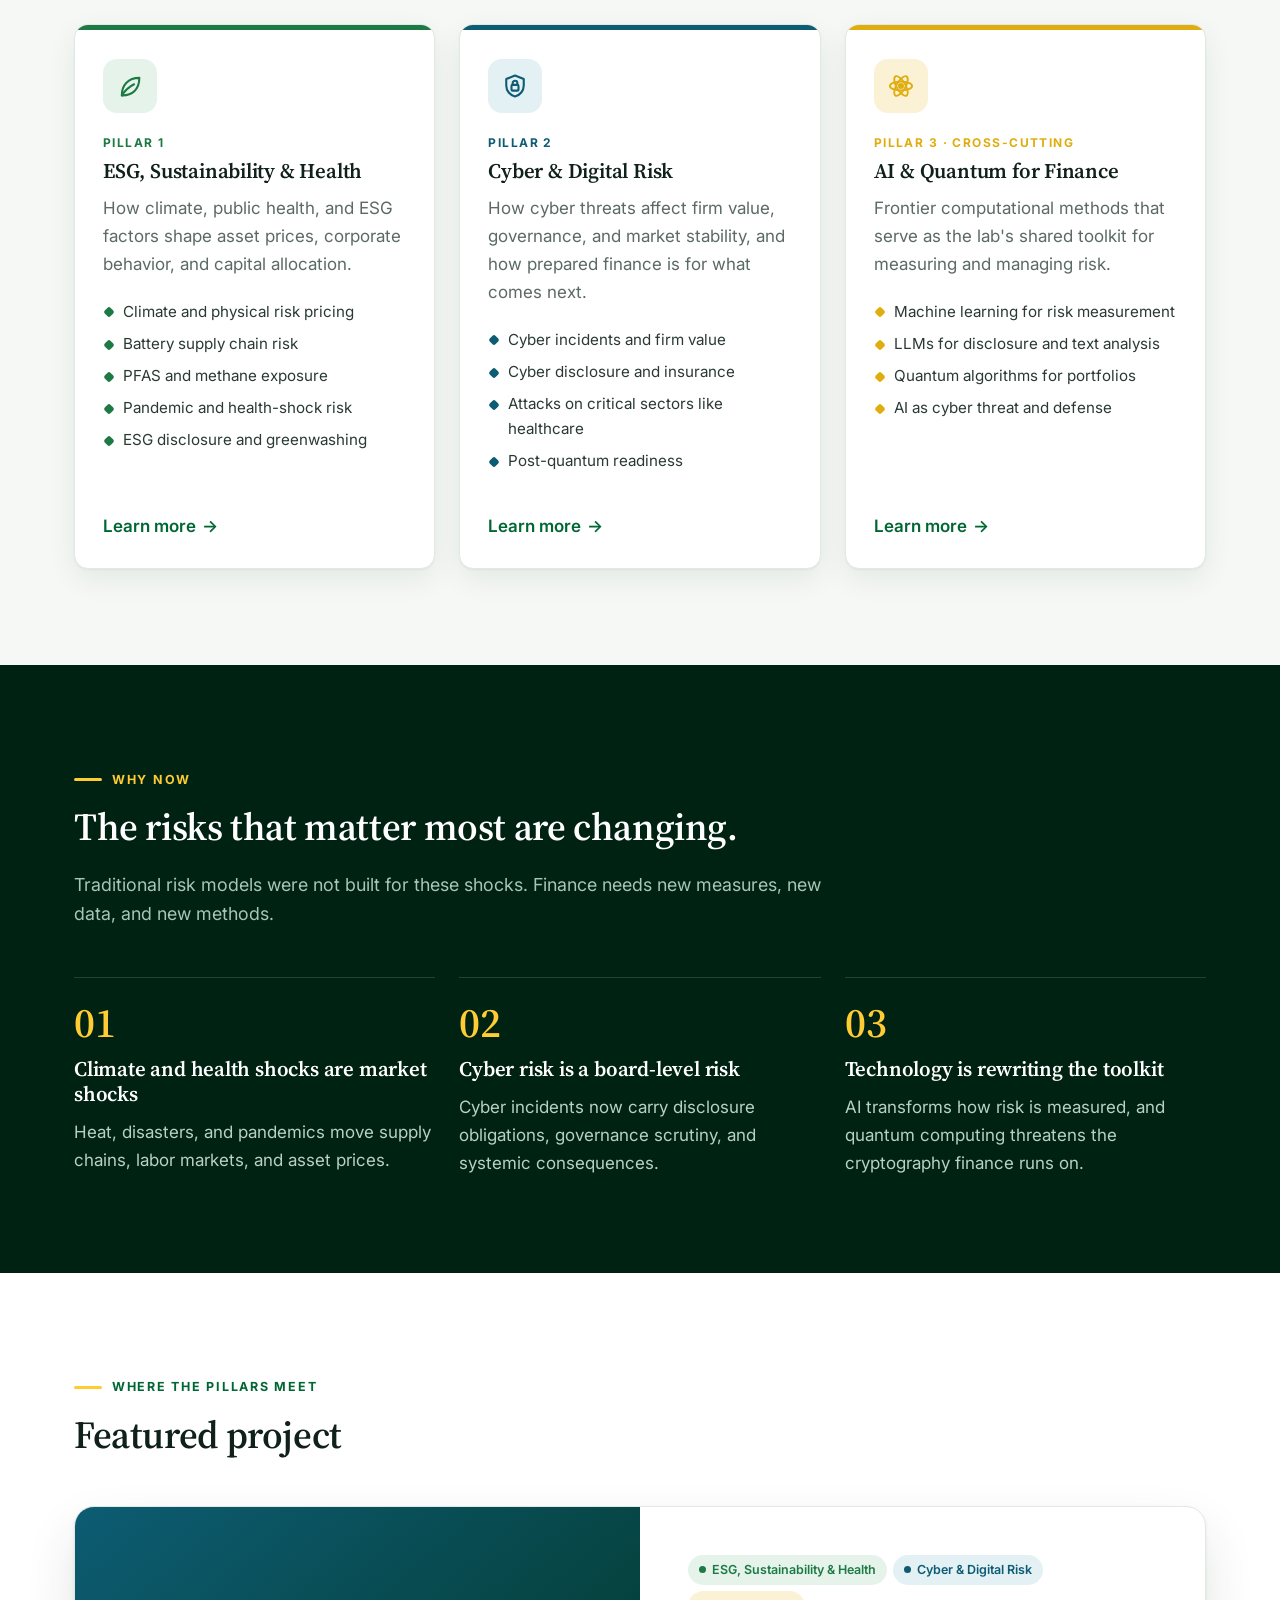
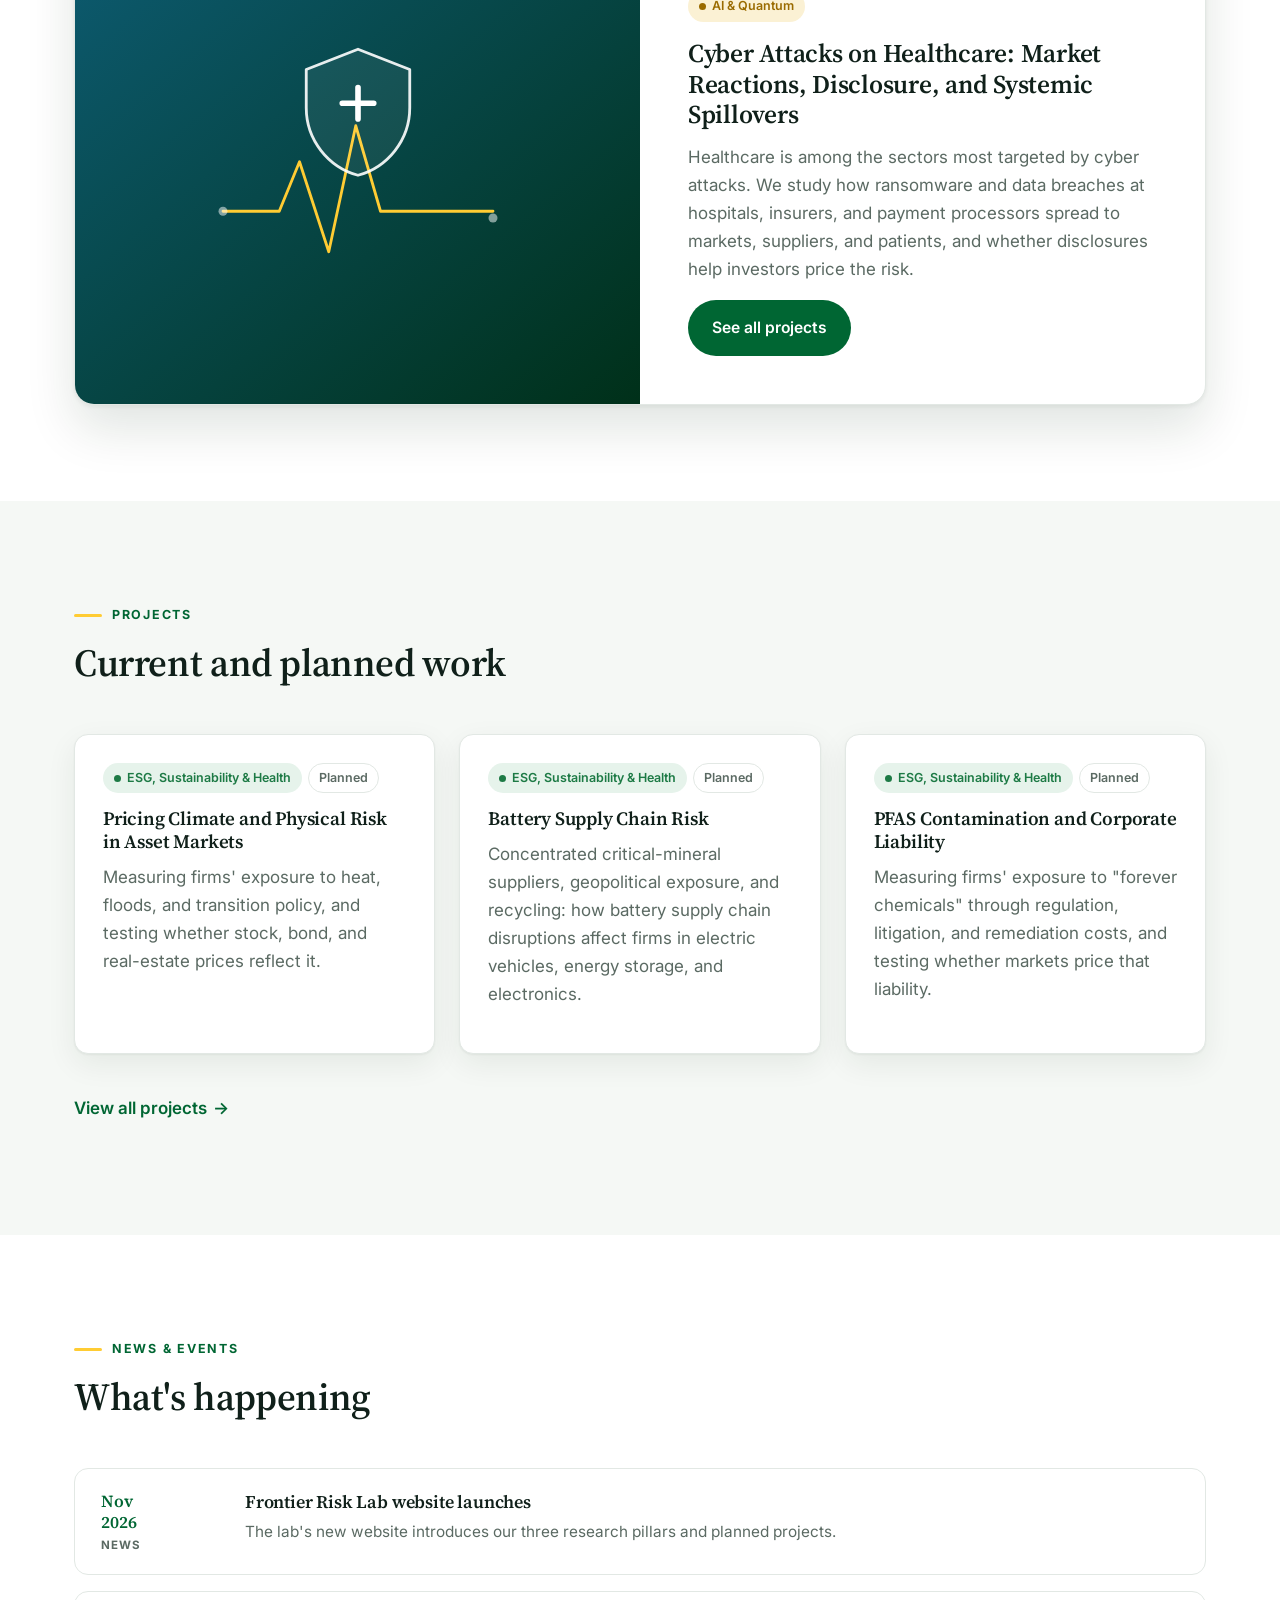
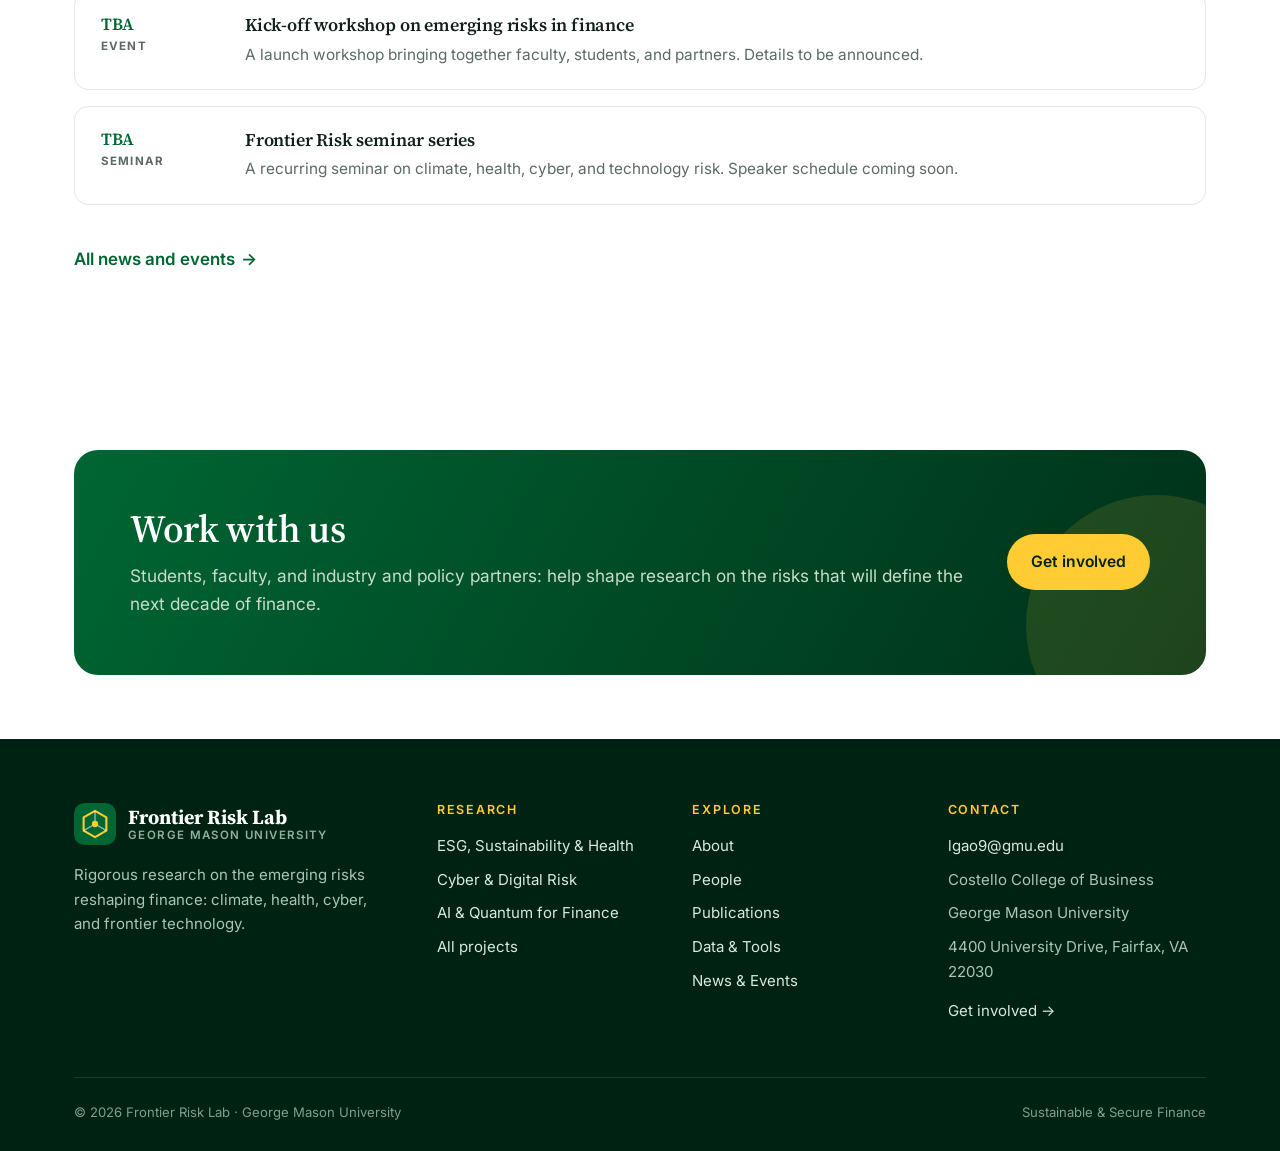
==== commit d9144057: "Add battery, PFAS, and methane research topics; director bios; RAs - Three new planned ESG projects " ====
--- a/index.html
+++ b/index.html
@@ -93,7 +93,7 @@
           <div class="pillar-tag">Pillar 1</div>
           <h3>ESG, Sustainability &amp; Health</h3>
           <p>How climate, public health, and ESG factors shape asset prices, corporate behavior, and capital allocation.</p>
-          <ul><li>Climate and physical risk pricing</li><li>ESG disclosure and greenwashing</li><li>Pandemic and health-shock risk</li><li>Workforce health and firm performance</li></ul>
+          <ul><li>Climate and physical risk pricing</li><li>Battery supply chain risk</li><li>PFAS and methane exposure</li><li>Pandemic and health-shock risk</li><li>ESG disclosure and greenwashing</li></ul>
           <div class="card-foot"><a class="link-arrow" href="research.html#esg">Learn more</a></div>
         </article>
         <article class="card pillar-card cyber reveal">
--- a/assets/css/style.css
+++ b/assets/css/style.css
@@ -247,6 +247,8 @@
 .person-links { display: flex; flex-wrap: wrap; gap: 10px; margin-top: 18px; }
 @media (max-width: 680px) { .person { grid-template-columns: 1fr; } .avatar { width: 120px; height: 120px; font-size: 2.4rem; } }
 .open-card { border-style: dashed; box-shadow: none; background: var(--bg-soft); }
+.leaders { display: grid; gap: 56px; }
+.leaders .person + .person { padding-top: 56px; border-top: 1px solid var(--line); }
 
 /* ---------- split content ---------- */
 .split { display: grid; grid-template-columns: 300px 1fr; gap: 64px; }
